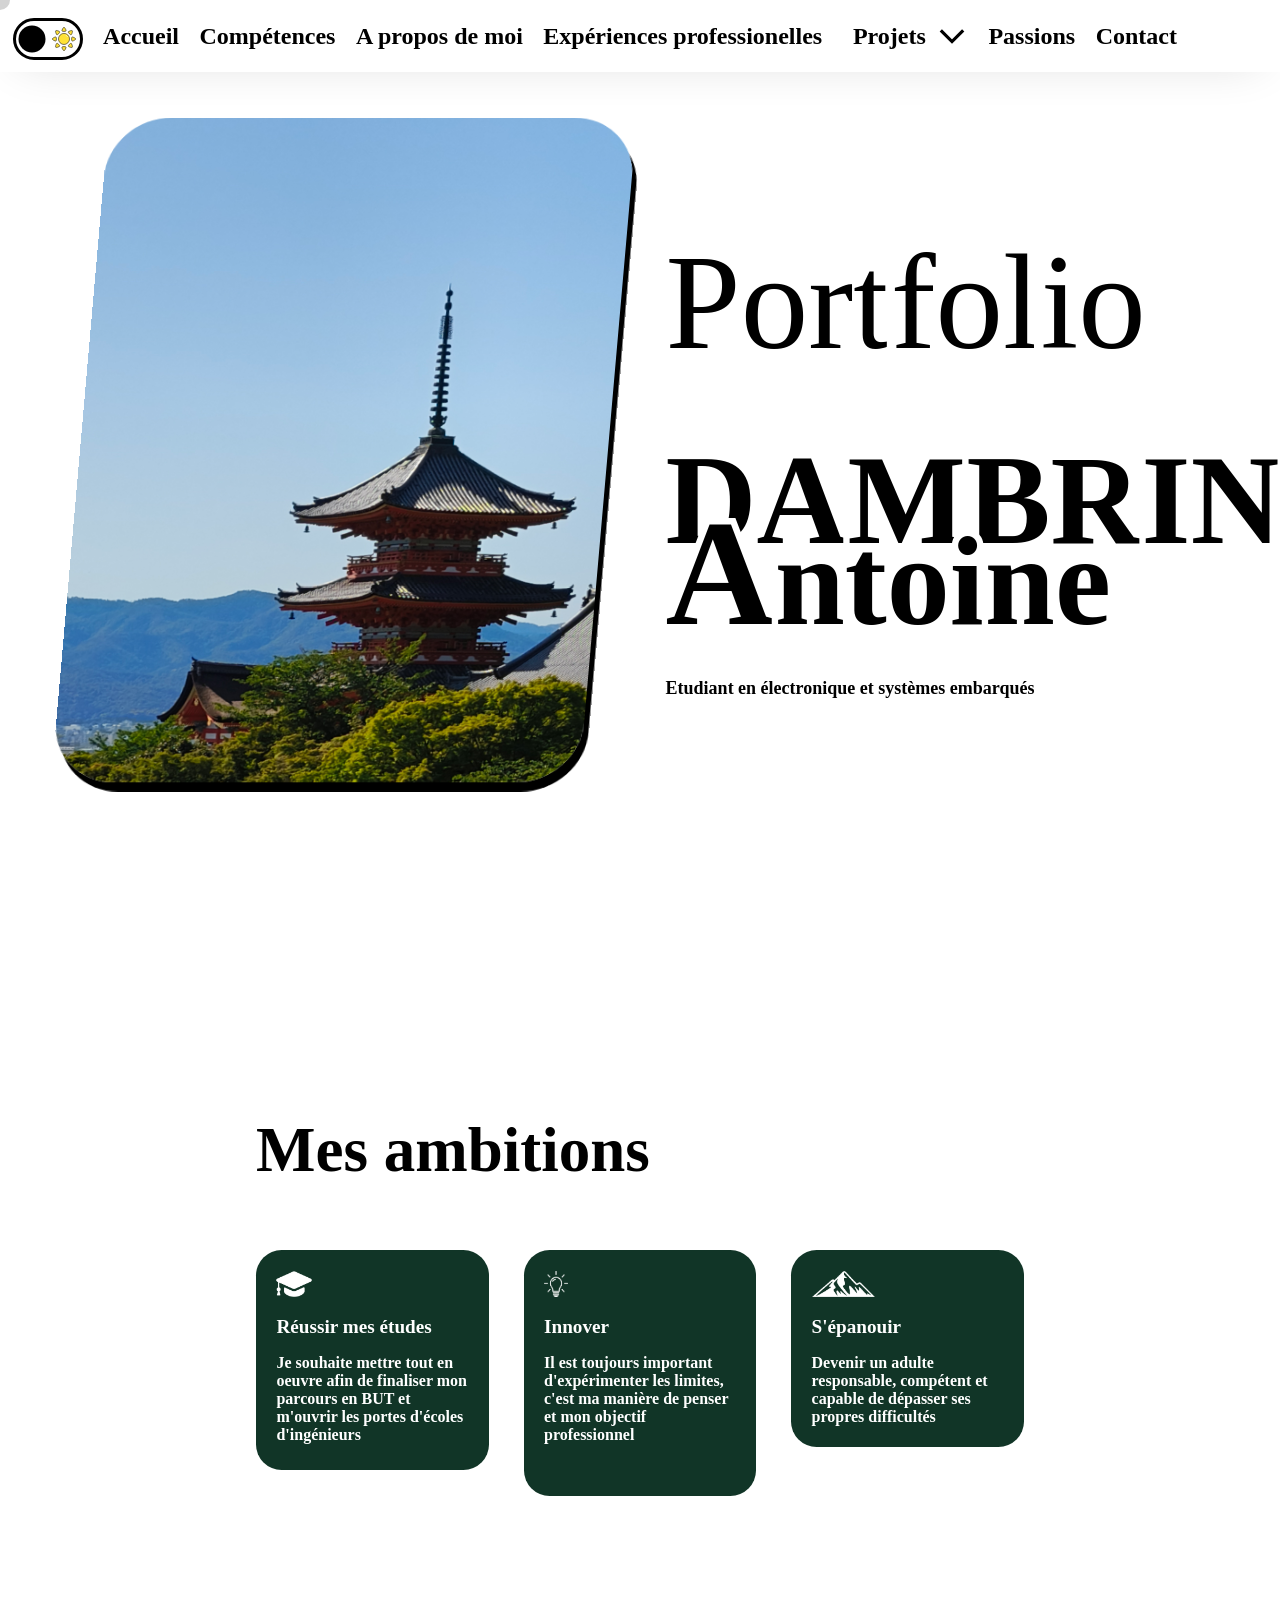
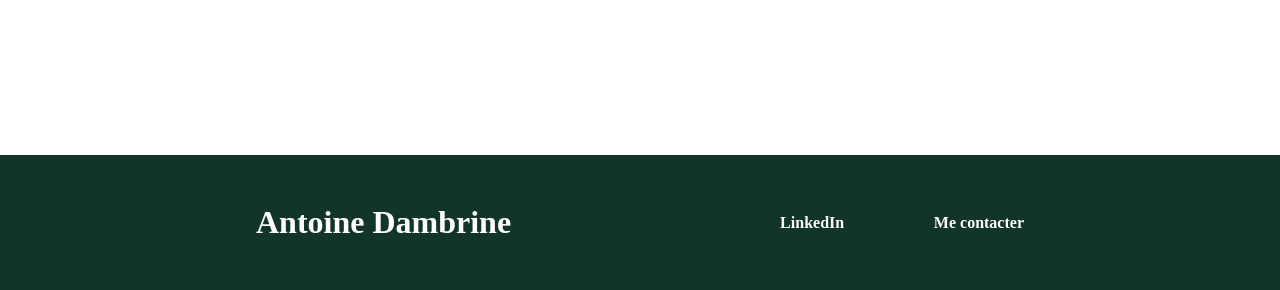
==== index.html @ 98534407 "Fixed Paths.3" ====
<!doctype html>
<html lang="fr">
<head>
    <meta charset="utf-8">
    <title>Portfolio</title>
    <link rel="stylesheet" href="/style.css">
    <link rel="stylesheet" href="/CSS/index.css">
    <script src="jquery.js"></script>
    <link rel="stylesheet" href="https://pyscript.net/releases/2026.6.1/core.css" />
    <script type="module" src="https://pyscript.net/releases/2026.6.1/core.js"></script>
    <script src="/Scripts/facingCursor.js"></script>
    <script> 
        $(function(){
        $("#header").load("/Header/header.html");
        $("#footer").load("/Footer/footer.html");
        $("#cursor").load("/Cursor/cursor.html");
        });
    </script>
    <script>
        setTimeout(() => {
            var body = document.querySelector('Body');
            var bodys = getComputedStyle(body);
            body.style.setProperty('overflow', "scroll");
        }, 6000);
    </script>
</head>
    <body>
        <div id="cursor"></div>
        <header id="header"></header>
        <section id="presentationSection">
            <script type="py" src="/Scripts/HomePageBackground.py"></script>
            <div id="TitleDiv">
                <img id="KyotoImage" class="FacingCursor" depthz="4" shadowIntensity="40" rotationFreedom="0.5" src="/Images/KyotoTemple.jpg">
                <div>
                    <svg xmlns="http://www.w3.org/2000/svg" fill="none" viewBox="0 0 100 100" height="10" width="10">
                    <g id="chevron-downward">
                        <path id="Union" d="M15 32.5 50 67.5 85 32.5" stroke-width="10" fill="none"></path>
                    </g>
                    </svg>
                    <svg xmlns="http://www.w3.org/2000/svg" fill="none" viewBox="0 0 100 100" height="10" width="10">
                    <g id="chevron-downward">
                        <path id="Union" d="M15 32.5 50 67.5 85 32.5" stroke-width="10" fill="none"></path>
                    </g>
                    </svg>
                    <svg xmlns="http://www.w3.org/2000/svg" fill="none" viewBox="0 0 100 100" height="10" width="10">
                        <g id="chevron-downward">
                            <path id="Union" d="M15 32.5 50 67.5 85 32.5" stroke-width="10" fill="none"></path>
                        </g>
                    </svg>
                </div>
                <script>
                    var svg = document.querySelector('#TitleDiv > div');
                    var svgs = getComputedStyle(svg);
                    window.addEventListener("scroll", function (e) {
                        svg.style.setProperty('--opacity', Math.max(1 - (window.scrollY / window.innerHeight) * 8, 0));
                    });
                </script>
                <div>
                    <div id="title">
                        <strong>Port</strong><strong class="SpanSeparation">folio</strong>
                    </div>
                    <h1 id="name"><span class="SpanSeparation" id="lastname">DAMBRINE</span><br /><span id="initial">A</span><span id="firstname" class="SpanSeparation">ntoine</span></h1>
                    <div></div> 
                    <script>
                            var targets = document.querySelectorAll('.SpanSeparation');
                            for (var i = 0; i < targets.length; i++) {
                                var target = targets[i];
                                target.innerHTML = target.innerText.replace(/./g, "<span id='" + target.id + "'>$&</span>");
                            }
                            
                    </script>
                    <h2 id="status">Etudiant en &eacute;lectronique et syst&egrave;mes embarqu&eacute;s</h2>
                </div>
            </div>
        </section>
        <section id="summary">
            <div id="background"></div>
            <div class="FacingCursor" depthz="1" shadowIntensity="100" rotationFreedom="0.5">
                <div id="surface">
                    <img src="/Images/Profil.svg"></img>
                </div>
            </div>
            <h1>Competences</h1>
            <h1>Experience pro</h1>
            <h1>Profil</h1>
            <h1>Projects</h1>
            <h1>Passions</h1>
        </section>
        <section id="ambitions">
            <div>
                <strong class="title">
                    Mes ambitions
                </strong>
                <div>
                    <div class="textbox" style="padding-bottom: 10%;">
                        <img src="/Images/Studies-Icon.png">
                        <h1>Réussir mes études</h1>
                        <a>Je souhaite mettre tout en oeuvre afin de finaliser mon parcours en BUT et m'ouvrir les portes d'écoles d'ingénieurs</a>
                    </div>
                    <div class="textbox" style="padding-bottom: 20%;">
                        <img src="/Images/Innovation-Icon.png">
                        <h1>Innover</h1>
                        <a>Il est toujours important d'expérimenter les limites, c'est ma manière de penser et mon objectif professionnel</a>
                    </div>
                    <div class="textbox">
                        <img src="/Images/Blossomed-Icon.png">
                        <h1>S'épanouir</h1>
                        <a>Devenir un adulte responsable, compétent et capable de dépasser ses propres difficultés</a>
                    </div>
                </div>
            </div>
        </section>
        <footer id="footer"></footer>
    </body>
</html>
---- style.css ----
body {
    font-family: Inter;
    font-weight: 600;
    font-style: normal;
}
---- CSS/index.css ----
@font-face {
font-family : "Libre Baskerville";
src : url(https://d3syewzhvzylbl.cloudfront.net/fonts/google-fonts/librebaskerville/regular.woff2) format('woff2');
}

@font-face {
font-family : "Indie Flower";
src : url(https://d3syewzhvzylbl.cloudfront.net/fonts/google-fonts/indieflower/regular.woff2) format('woff2');
}

@font-face {
font-family : "Nothing You Could Do";
src : url(https://d3syewzhvzylbl.cloudfront.net/fonts/google-fonts/nothingyoucoulddo/regular.woff2) format('woff2');
}

@font-face {
font-family : "Satisfy";
src : url(https://d3syewzhvzylbl.cloudfront.net/fonts/google-fonts/satisfy/regular.woff2) format('woff2');
}


html::-webkit-scrollbar {
    width: 0;
    height: 0;
}

html {
    scrollbar-width: none;
    -ms-overflow-style: none;
}

@keyframes menuShadow{
    from {
        color: rgba(var(--dark-color), 0);
    }
    85% {
        color: rgba(var(--dark-color), 0);
    }
}
header > div {
    animation: menuShadow 7s;
}

.menu > a, .menu > div{
    opacity: 1;
    transition: opacity ease-in-out 500ms calc(6.5s + sibling-index() * 100ms), color ease-in-out var(--transition-delay);
    @starting-style {
      opacity: 0;
    }
}

body {
    overflow: hidden;
    margin:0px;
    min-height: 100vh;
}

#presentationSection {
    height: 100vh;
    width: 100%;
    top: 0px;
    left: 0px;
    align-content: center;
}


#presentationSection div {
    display: flex;
}

@keyframes backgroundFade{
    from {
        opacity: 0;
    }
    66% {
        opacity: 0;
    }
    to {
        opacity: 1;
    }
}
.BgCanvas {
    animation: backgroundFade 7s;
}

#TitleDiv {
    margin: auto;
    height: 80vh;
}

#TitleDiv strong{--shadow-width : 1.2rem;}
#TitleDiv h1{--shadow-width : 0.8rem;}
#TitleDiv h2{--shadow-width : 0.5rem;}

#TitleDiv strong, h1, h2{
    --shadow-color : rgba(var(--light-color), 1);
    paint-order: stroke fill;
    -webkit-text-stroke: var(--shadow-width) var(--shadow-color);
    -webkit-text-stroke-color: var(--shadow-color);
}

@keyframes blink{
    from {opacity: 0;}
    50% {opacity: var(--opacity);}
    to {opacity: 0;}
}

#TitleDiv > div > svg {
    position: absolute;
    width: 30px;
    height: 30px;
    left: 50vw;
    transform: translate(-50%);
    stroke: rgb(var(--dark-color));
    bottom: 0px;
    margin-bottom: calc(2vh + 20px * sibling-index());
    opacity: 0;
    margin-top: auto;
    animation: blink 0.65s infinite;
    animation-delay: calc(7.3s - 100ms * sibling-index());
}

@keyframes kyotoImageFade{
    from {
        opacity: 0;
    }
    85% {
        opacity: 0;
    }
    to {
        opacity: 1;
    }
}
#KyotoImage {
    position: absolute;
    margin-left: auto;
    right: 52vw;

    height: 80vh;
    --rotation-x : 0;
    --rotation-y : 0;
    --position-x : 0;
    --position-y : 0;
    border-radius: 5vw;
    transform: rotateY(var(--rotation-y)) rotateX(var(--rotation-x));
    color: rgb(var(--dark-color));
    box-shadow: var(--position-x) var(--position-y);

    opacity: 1;
    transition: color ease-in-out var(--transition-delay);
    animation: kyotoImageFade 6.5s;
}

#TitleDiv > div:has(#title){
    position: absolute;
    display: grid;
    text-align: left;
    left: 52vw;
    top: 50vh;
    transform: translate(0px, -50%);
    margin: auto;
    width: 45%;
    height: 50%;
}

#TitleDiv strong {
    font-size: 15vh;
    margin-top: auto;
    font-weight: lighter;
    transition: -webkit-text-stroke-color ease-in-out var(--transition-delay)
}

@keyframes nameFade{
    from {
        opacity: 0;
        margin-left: 30vh;
    }
    73%{
        opacity: 0;
        margin-left: 30vh;
    }
    74%{
        opacity: 1;
        margin-left: 30vh;
    }
    to {
        opacity: 1;
    }
}
#name {
    font-size: 14vh;
    line-height: 8vh;
    font-weight: bolder;
    margin-bottom: 5vh;
    margin-left: 0vh;
    color: rgb(var(--dark-color));
    opacity: 1;
    transition: color ease-in-out var(--transition-delay), -webkit-text-stroke-color ease-in-out var(--transition-delay);
    animation: nameFade 3s;
}

@keyframes bumpName {
    from {
        margin-left: 0vw;
    }
    50% {
        margin-left: 3vw;
    }
}
#name span > span {
    margin-left: 0vw;
    filter: none;
    animation: bumpName 0.5s calc(2.2s + 30ms * sibling-index());
}

#name span#initial {
    font-size: 120%;
}
#name span#initial, #name span#firstname {
    font-family : "Nothing You Could Do";
}

@keyframes nameSlider{
    from {
        height: 0vh;
        opacity: 1;
        margin-left: -20%;
        box-shadow: -2px 0px;
    }
    65% {
        height: 28vh;
        opacity: 1;
        margin-left: -20%;
        box-shadow: -2px 0px;
    }
    75% {
        box-shadow: -8px 0px;
        margin-left: -25%;
    }
    90% {
        opacity: 1;
        box-shadow: -8px 0px;
    }
    to {
        box-shadow: -2px 0px;
        opacity: 0;
    }
}

#name + div{
    z-index: 5;
    background-color: rgb(var(--light-color));
    color: rgb(var(--nameslider-color));
    box-shadow: -2px 0px;
    height: 28vh;
    opacity: 0;
    bottom: 0px;
    transform: translate(0px, -100%);
    margin-bottom: -100%;
    left: 0px;
    margin-right: -10%;
    margin-left: 110%;
    animation: nameSlider 2s 1s;
    transition: background-color ease-in-out var(--transition-delay), color ease-in-out var(--transition-delay), width ease-out 2s;
}

@keyframes statusFade{
    from {
        opacity: 0;
    }
    85% {
        opacity: 0;
    }
    to {
        opacity: 1;
    }
}
#status {
    font-size: 2vh;

    opacity: 1;
    color: rgb(var(--dark-color));
    transition: color ease-in-out var(--transition-delay), -webkit-text-stroke-color ease-in-out var(--transition-delay);
    animation: statusFade 4s;
}


@keyframes titleFade{
    from {
        opacity: 0;
    }
    83% {
        opacity: 0;
    }
    to {
        opacity: 1;
    }
}
#title {
    height: 15vh;
    opacity: 1;
    color: rgb(var(--dark-color));
    transition: color ease-in-out var(--transition-delay), -webkit-text-stroke-color ease-in-out var(--transition-delay);
    animation: titleFade 6s;
}

@keyframes animationFonts{
    from {font-family : "Satisfy";}
    20% {font-family : "Nothing You Could Do";}
    45% {font-family : "Indie Flower";}
    80% {font-family : none;}
}

#title > strong > span{
    font-family : none;
    animation: animationFonts 10s infinite;
    animation-delay: mod(calc(sibling-index() * (2.1s)), 10s);
}
#title > strong:not(:has(span)){
    font-family : "Libre Baskerville";
}


#summary {
    height: 100vh;
    box-shadow: rgb(var(--light-color)) 0px -30px 100px;
    background-color: rgb(var(--light-color));
    transition: background-color ease-in-out var(--transition-delay), box-shadow ease-in-out var(--transition-delay);
}

#summary > div{
    margin-top: 20vh;
    margin-left: 30vw;
    height: 10vh;
    border-radius: 50%;
    aspect-ratio: 1;
    --rotation-x : 0;
    --rotation-y : 0;
    --position-x : 0;
    --position-y : 0;
    color: rgb(var(--dark-color));
}

@keyframes coinHover{
    from{
        transform: none;
        box-shadow: none;
    }
    90% {
        transform: none;
        box-shadow: none;
    }
    to {transform: rotateY(var(--rotation-y)) rotateX(var(--rotation-x)) scale(5);
    box-shadow: var(--position-x) var(--position-y);}
}
#summary > div:hover{
    transform: rotateY(var(--rotation-y)) rotateX(var(--rotation-x)) scale(5);
    box-shadow: var(--position-x) var(--position-y);
    animation: coinHover 330ms;
}

#summary > div > div#surface {
    height: 100%;
    width: 100%;
    border-radius: 50%;
    background-color: yellow;
    pointer-events: none;
    transition: transform ease-in-out 330ms;
}

#summary > div:hover > div#surface{
    transform: rotateX(180deg);
}

#summary > div > div > img {
    height: 70%;
    margin: auto;
    margin-top: 50%;
    margin-left: 50%;
    transform: translate(-50%, -50%) rotate(180deg);
    aspect-ratio: 1;
}

#summary {
    visibility: hidden;
    height: 0px;
}



#ambitions {
    height: 50vh;
    display: flex;
    align-items: center;
}

#ambitions > div{
    width: 60vw;
    margin: auto;
}

#ambitions > div > div{
    margin-top: 7vh;
    display: grid;
}

#ambitions .textbox{
    grid-row: 2;
    margin: auto;
    margin-top: 0px;
    width: 15vw;
    background-color: #113527;
    padding : 8%;
    border-radius: 2vw;
}

#ambitions .textbox:first-child{
    margin-left: 0px;
}

#ambitions .textbox:last-child{
    margin-right: 0px;
}

#ambitions .textbox img{
    height: 2vw;
}

#ambitions .textbox h1{
    font-size: 1.5vw;
}

#ambitions .textbox h1, #ambitions .textbox a {
    color: white;
}


.title {
    font-size: 7vh;
    color: rgb(var(--dark-color));
    transition: color ease-in-out var(--transition-delay);
}
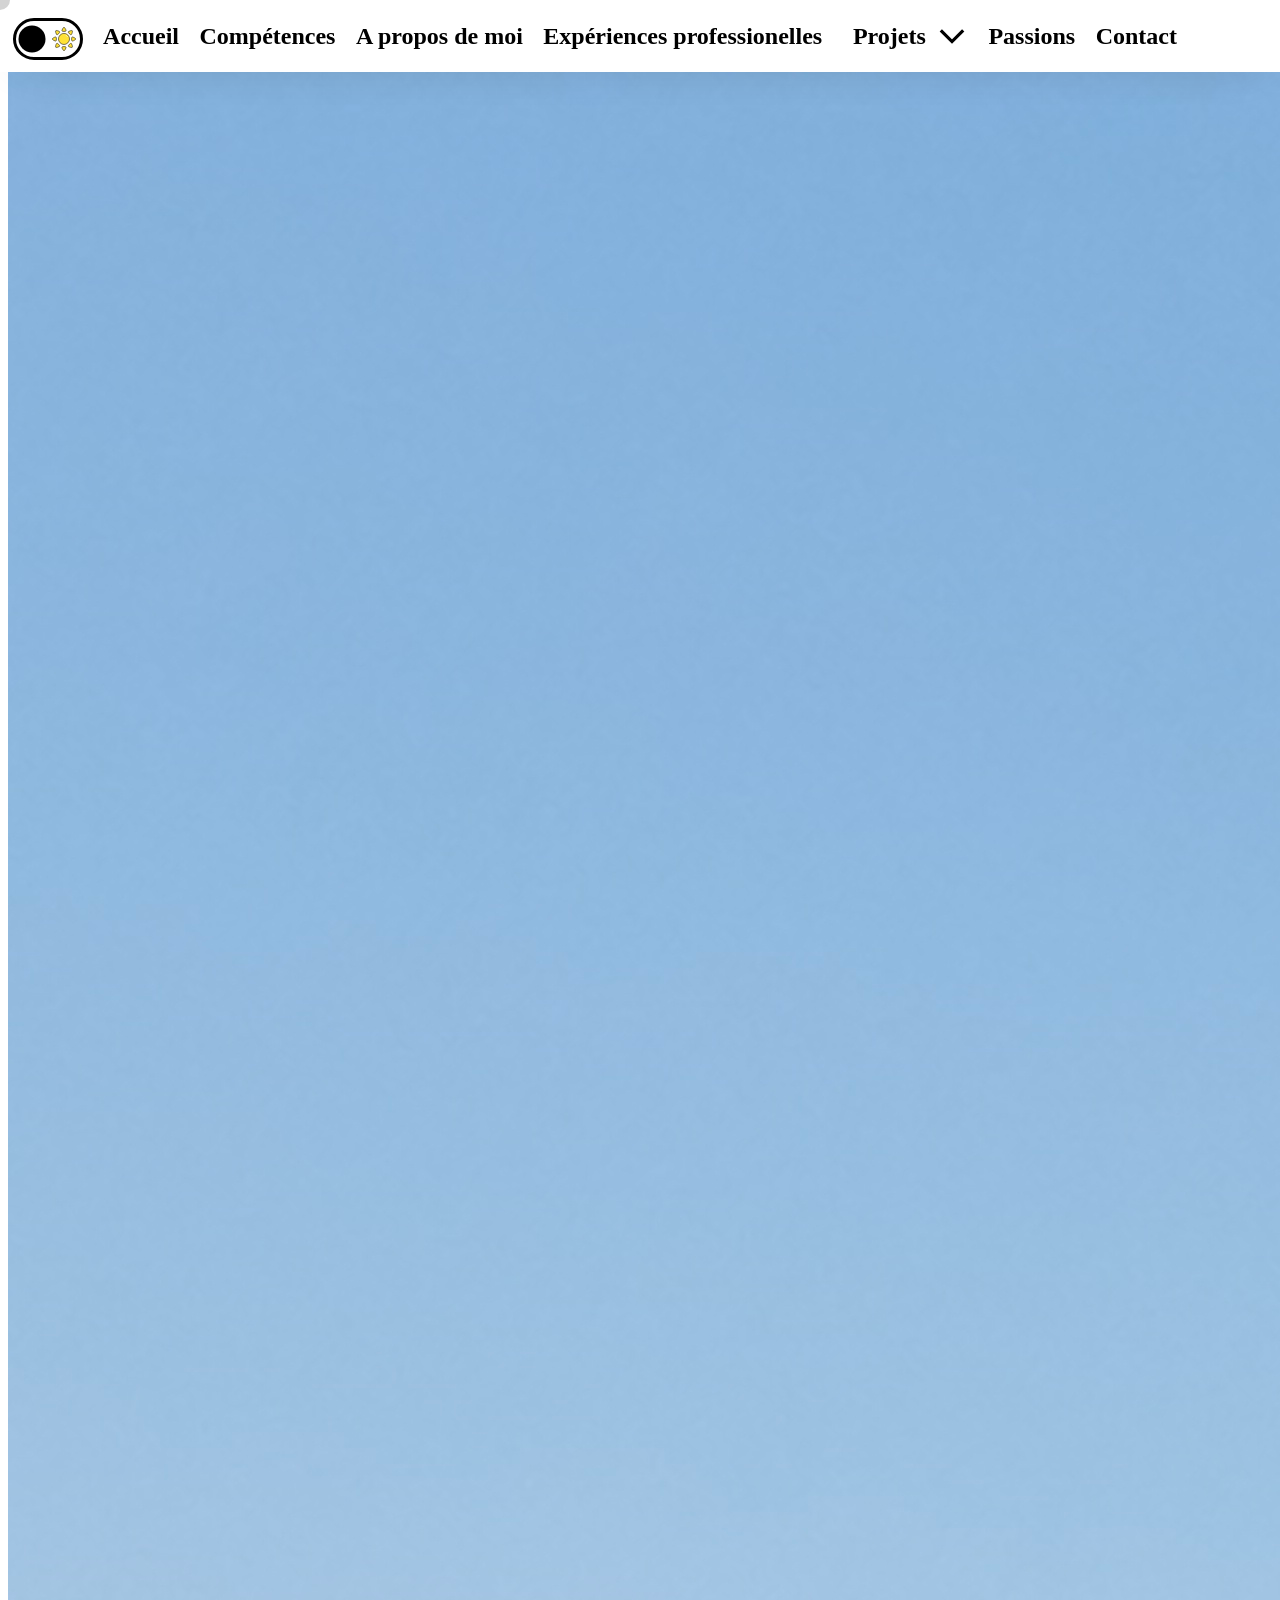
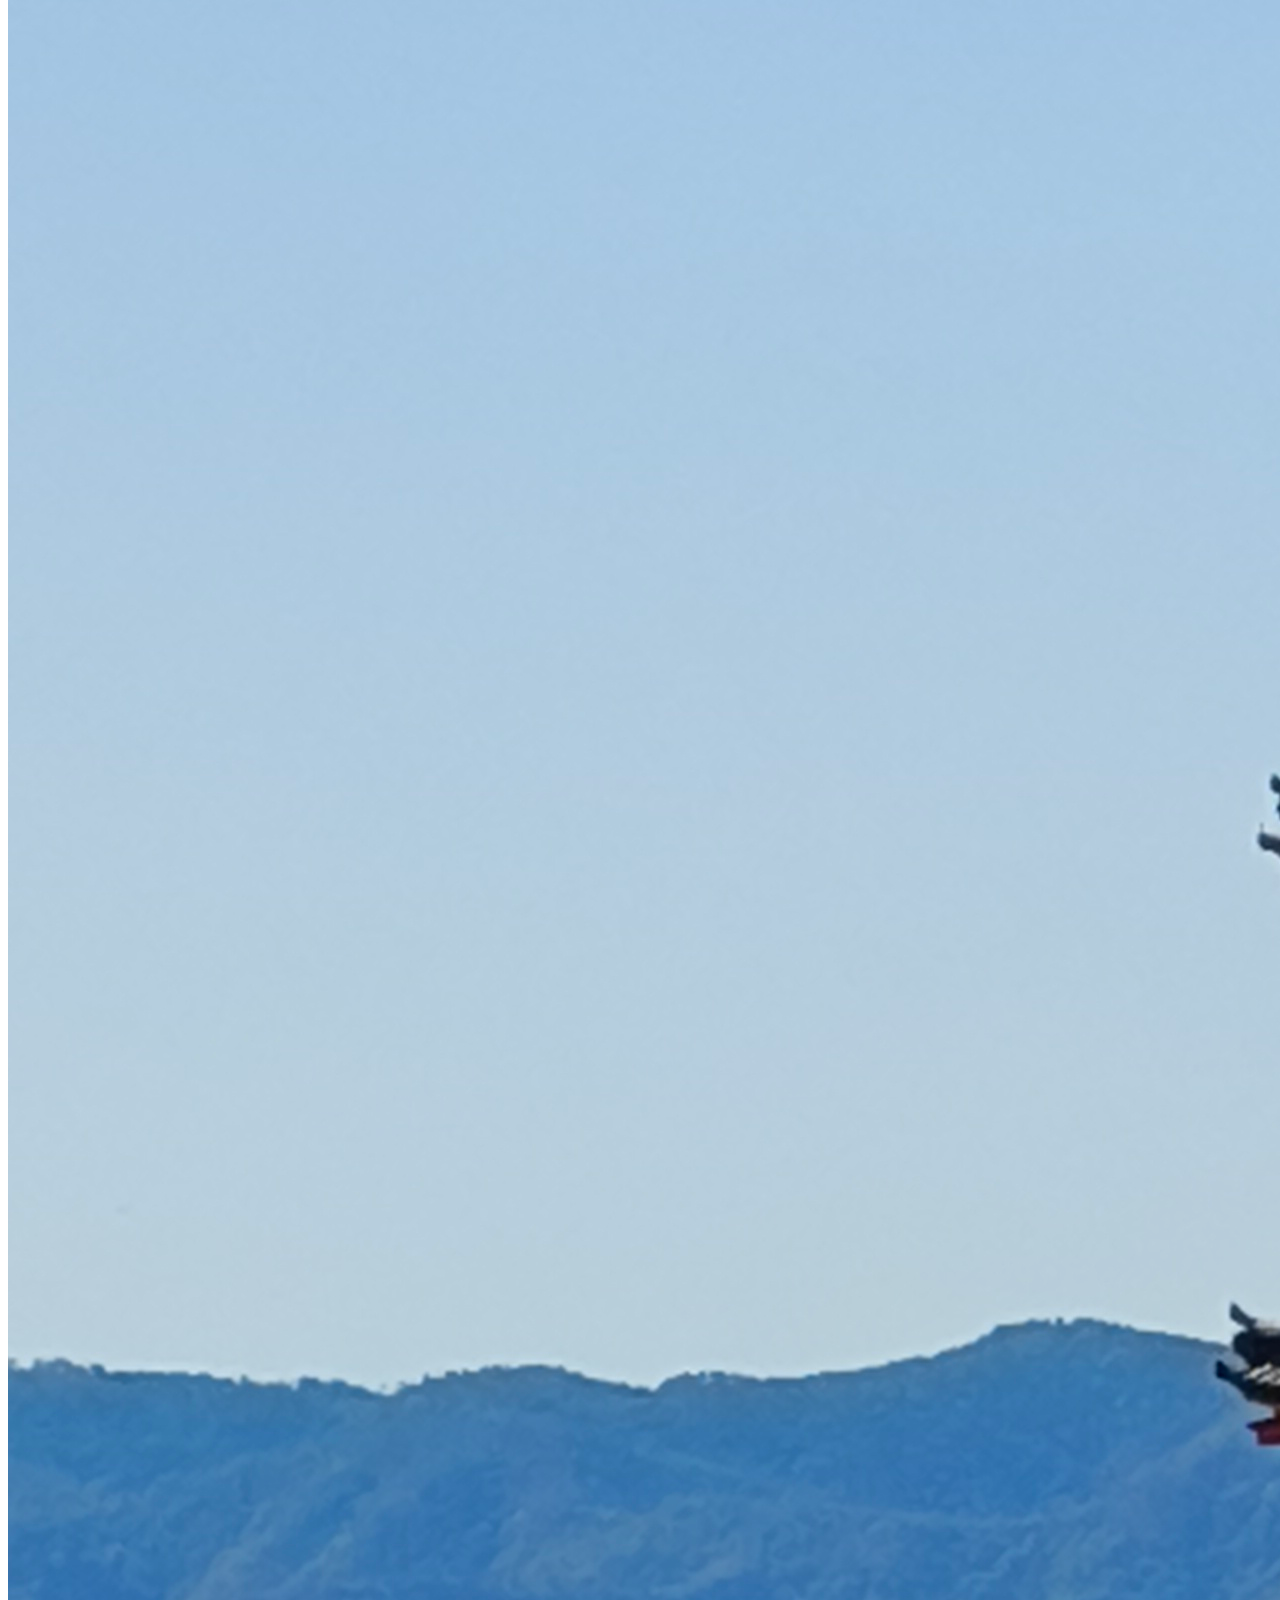
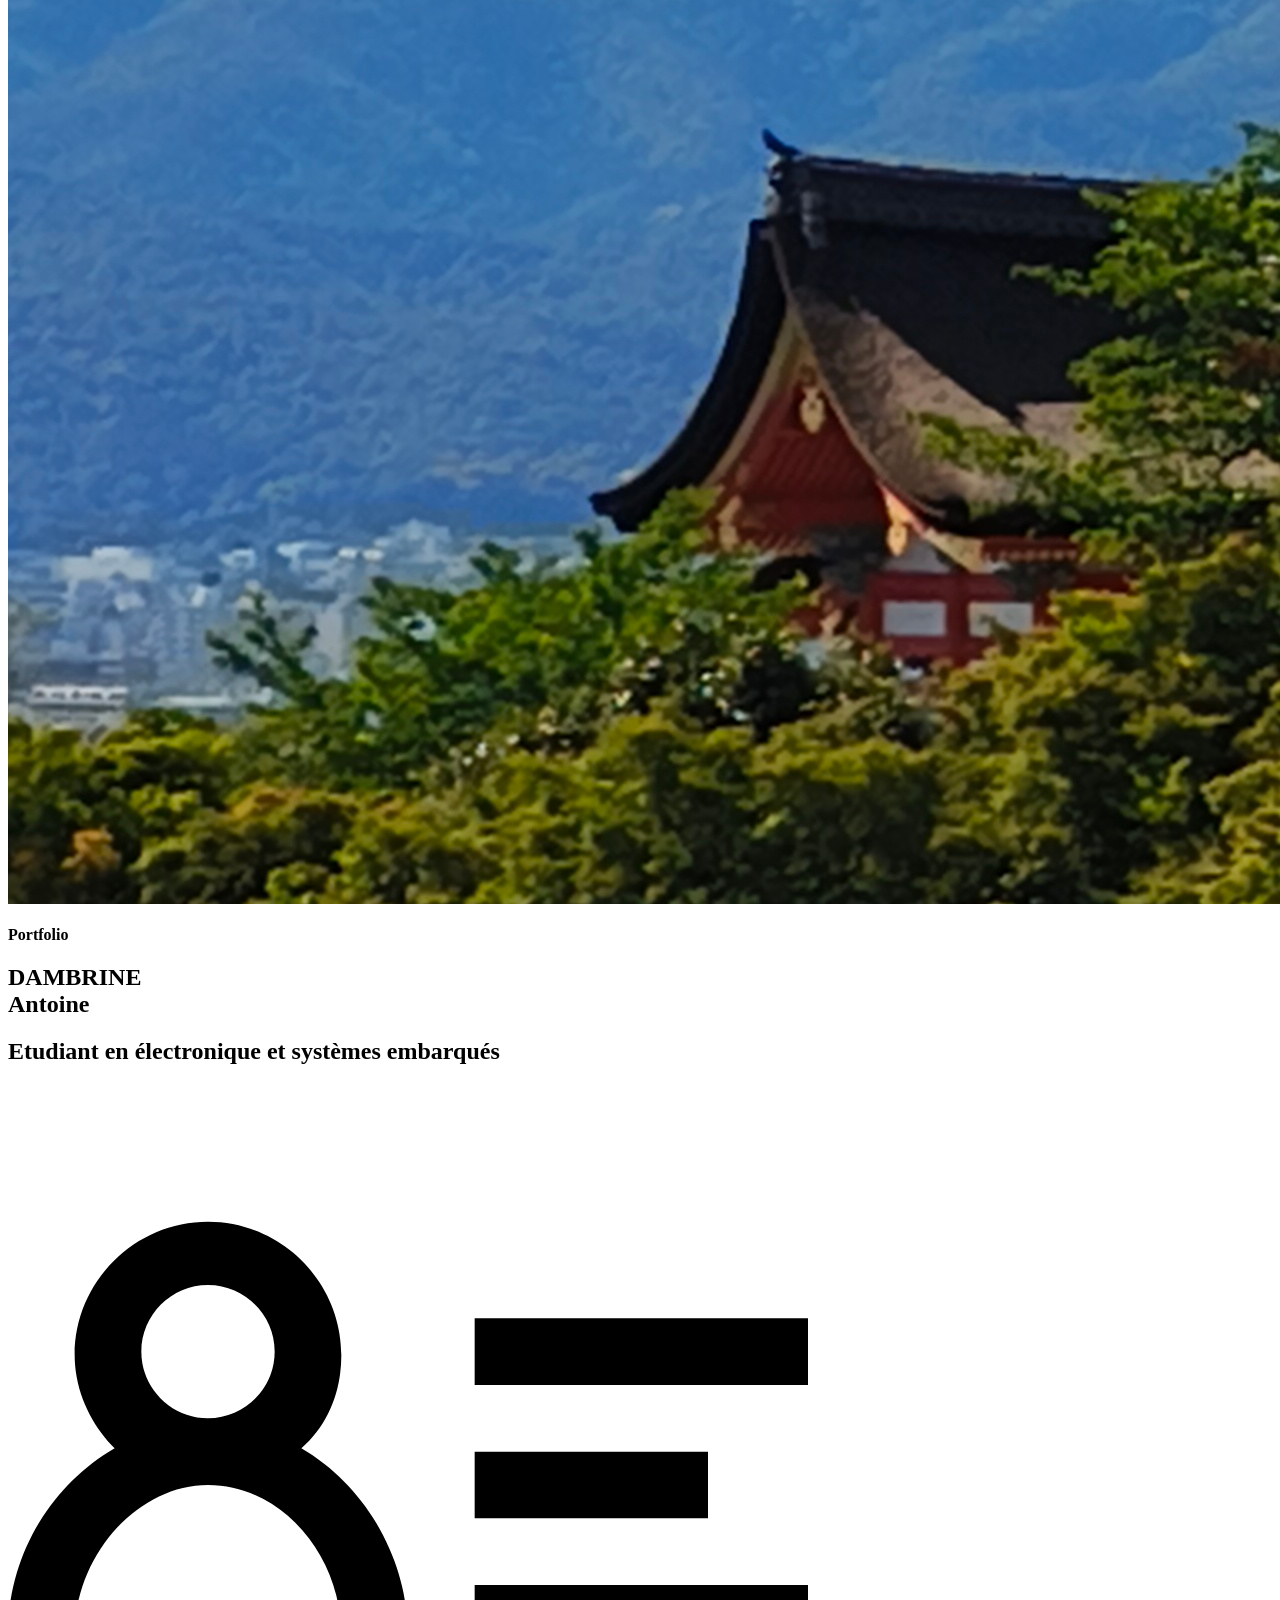
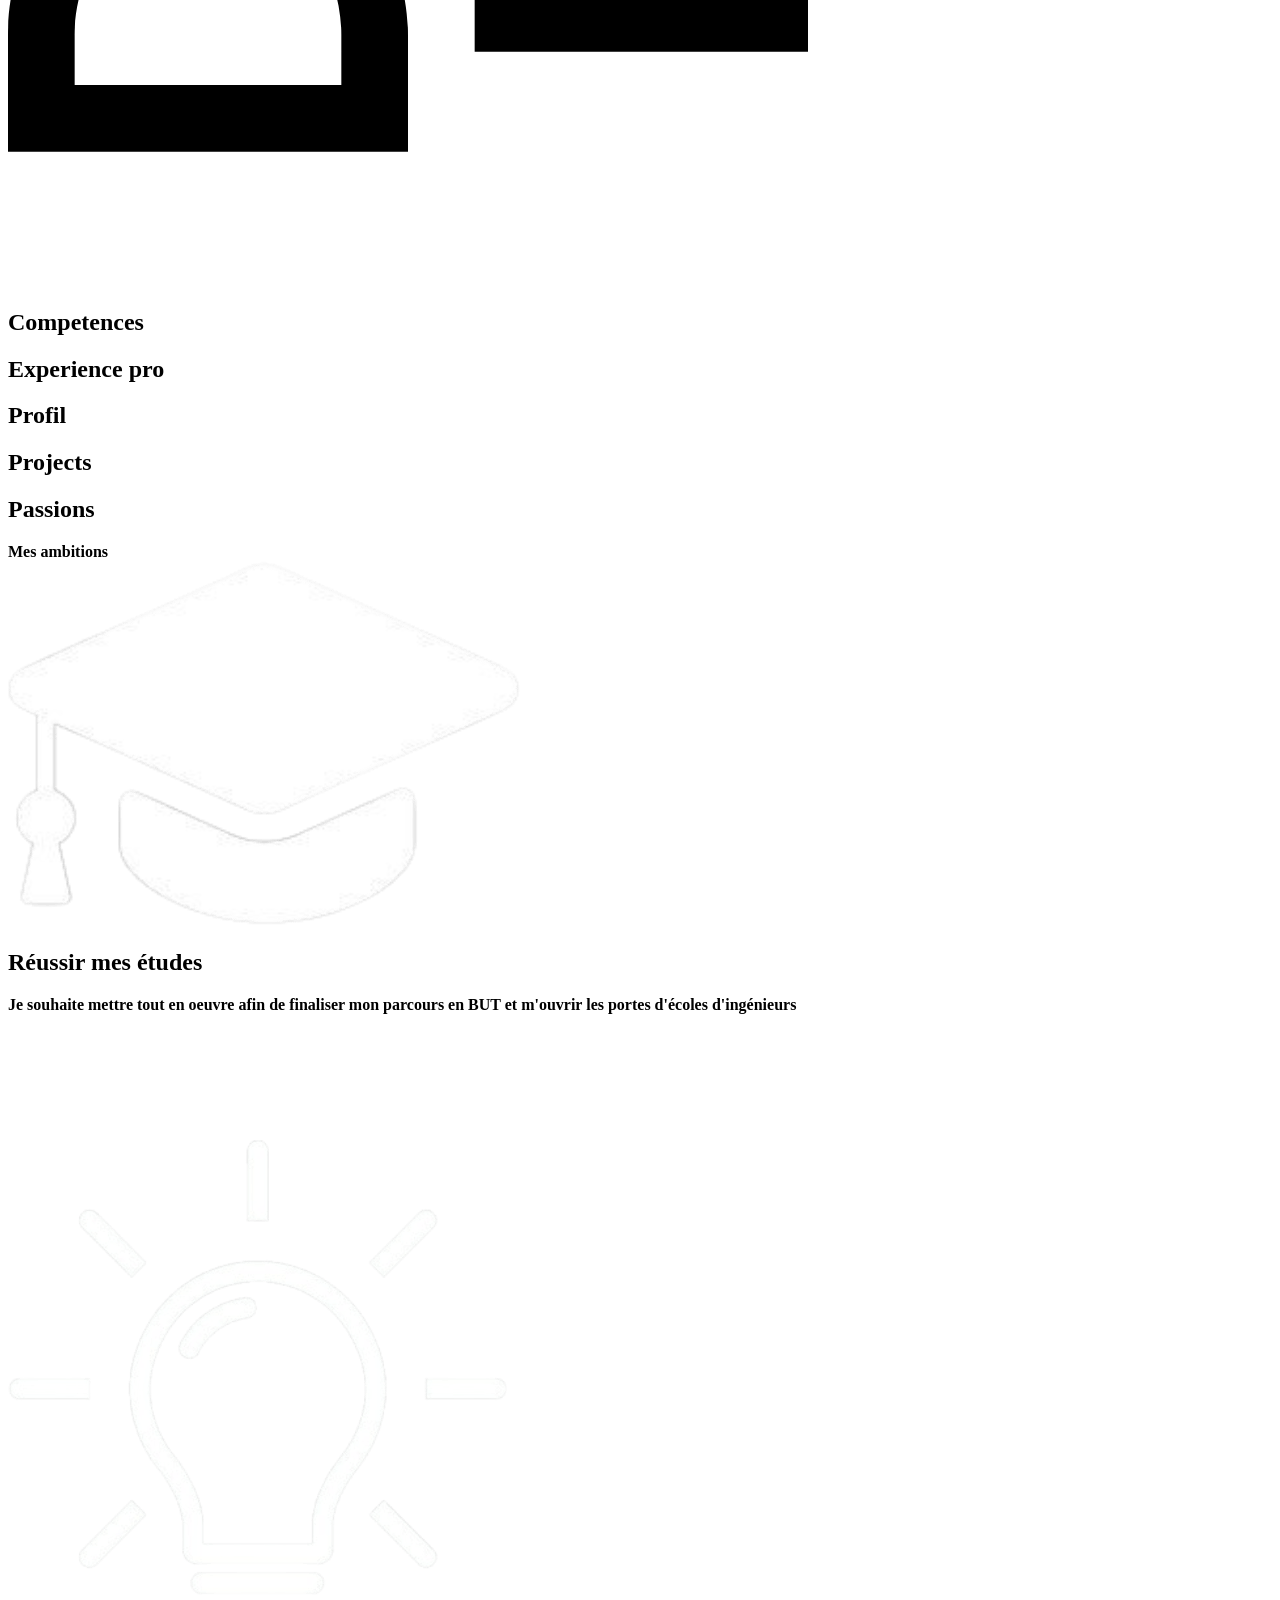
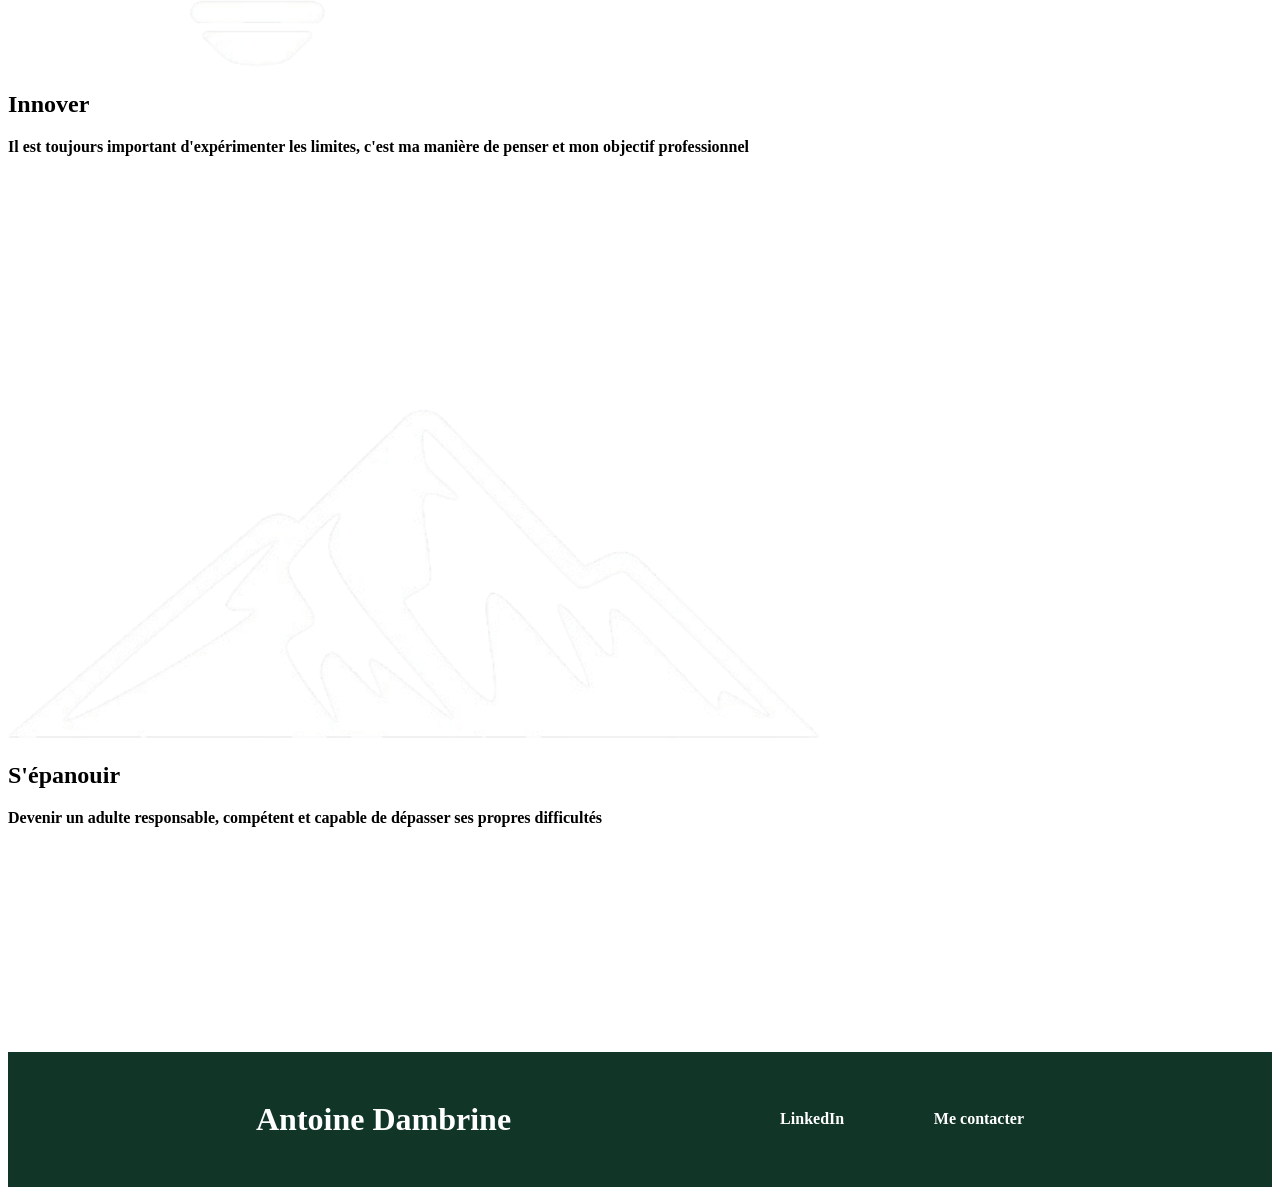
==== commit ccd2a1d6: "Test Paths" ====
--- a/index.html
+++ b/index.html
@@ -4,7 +4,13 @@
     <meta charset="utf-8">
     <title>Portfolio</title>
     <link rel="stylesheet" href="/style.css">
-    <link rel="stylesheet" href="/CSS/index.css">
+    <link rel="stylesheet" href="CSS/test1.css">
+    <link rel="stylesheet" href="/CSS/test2.css">
+    <link rel="stylesheet" href="./CSS/test3.css">
+    <link rel="stylesheet" href="Portfolio/CSS/test4.css">
+    <link rel="stylesheet" href="/Portfolio/CSS/test5.css">
+    <link rel="stylesheet" href="./Portfolio/CSS/test6.css">
+    <link rel="stylesheet" href="header.css">
     <script src="jquery.js"></script>
     <link rel="stylesheet" href="https://pyscript.net/releases/2026.6.1/core.css" />
     <script type="module" src="https://pyscript.net/releases/2026.6.1/core.js"></script>
@@ -77,7 +83,7 @@
             <div id="background"></div>
             <div class="FacingCursor" depthz="1" shadowIntensity="100" rotationFreedom="0.5">
                 <div id="surface">
-                    <img src="/Images/Profil.svg"></img>
+                    <img src="Images/Profil.svg"></img>
                 </div>
             </div>
             <h1>Competences</h1>
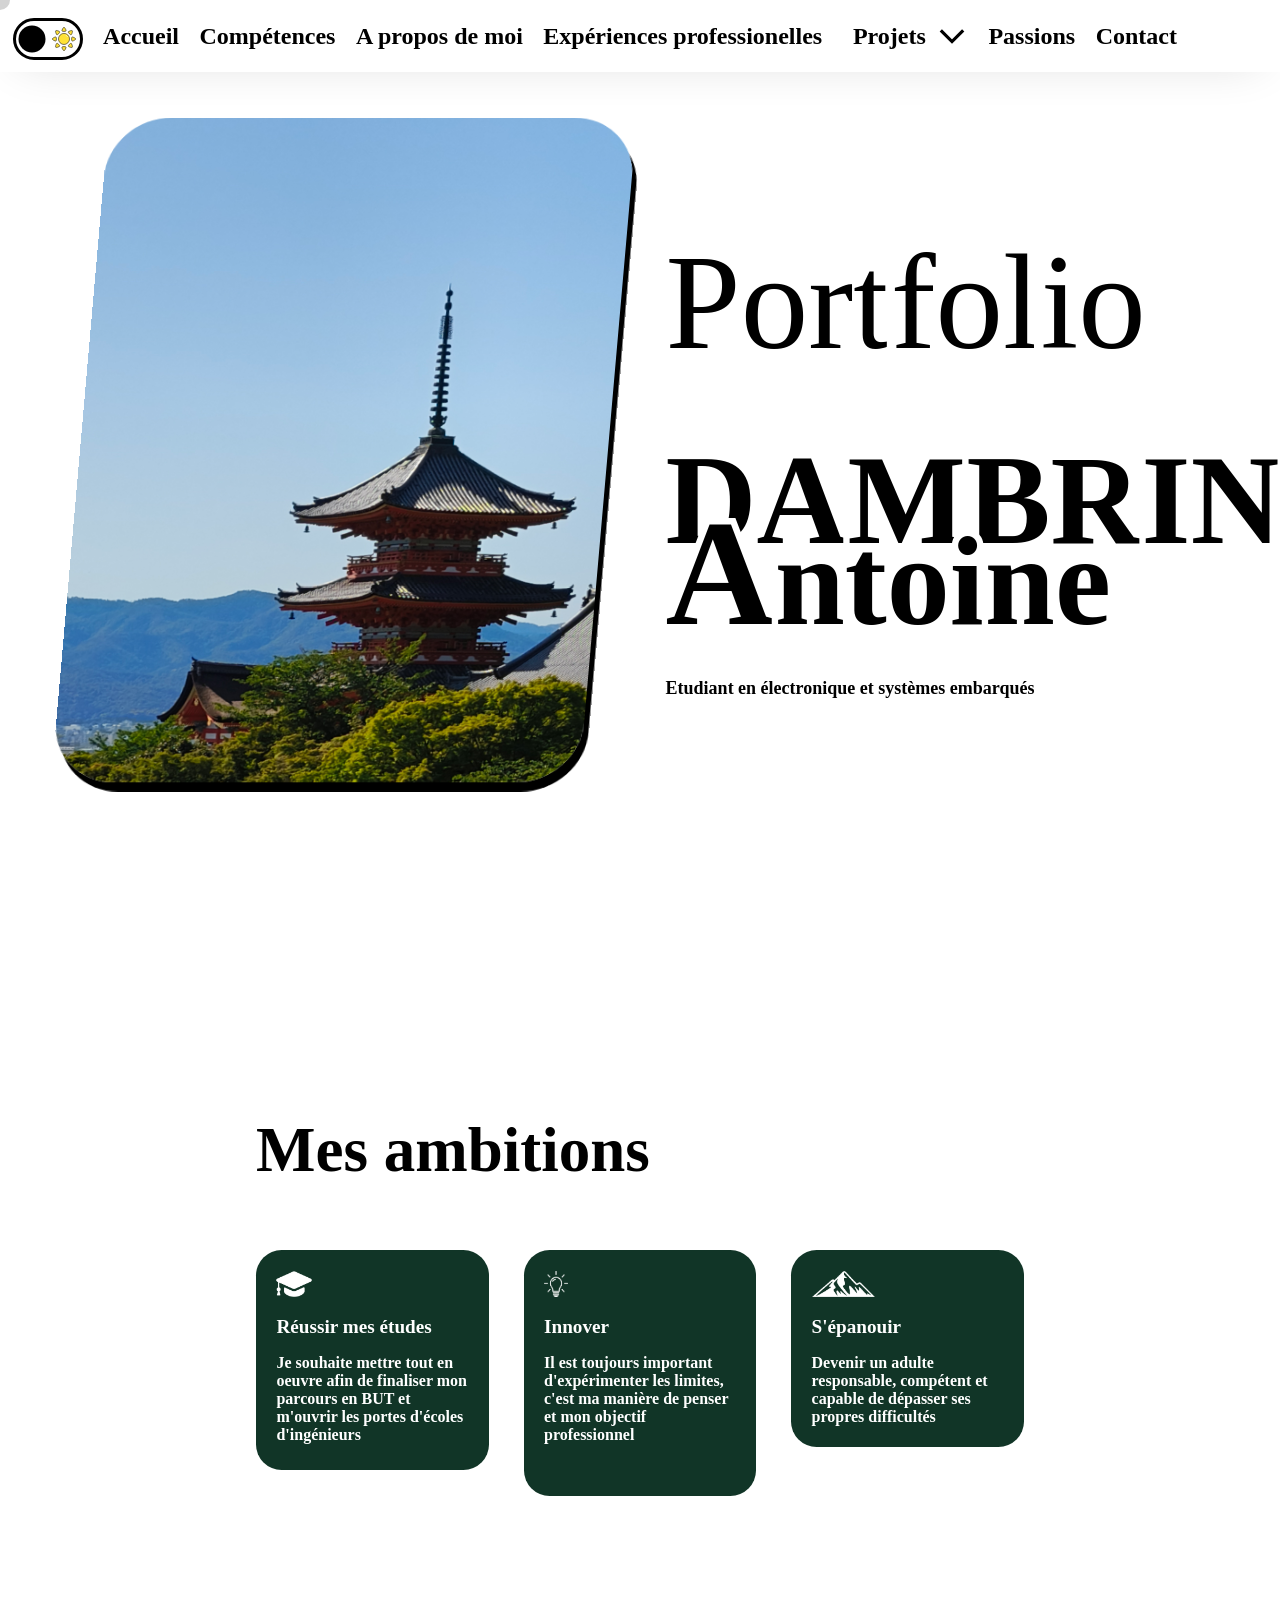
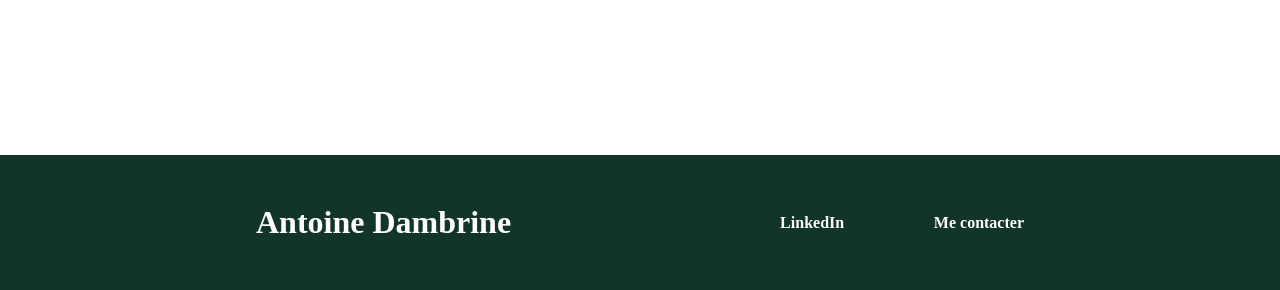
==== commit edf2b77f: "Fixed Paths.4" ====
--- a/index.html
+++ b/index.html
@@ -3,23 +3,17 @@
 <head>
     <meta charset="utf-8">
     <title>Portfolio</title>
-    <link rel="stylesheet" href="/style.css">
-    <link rel="stylesheet" href="CSS/test1.css">
-    <link rel="stylesheet" href="/CSS/test2.css">
-    <link rel="stylesheet" href="./CSS/test3.css">
-    <link rel="stylesheet" href="Portfolio/CSS/test4.css">
-    <link rel="stylesheet" href="/Portfolio/CSS/test5.css">
-    <link rel="stylesheet" href="./Portfolio/CSS/test6.css">
-    <link rel="stylesheet" href="header.css">
+    <link rel="stylesheet" href="style.css">
+    <link rel="stylesheet" href="CSS/index.css">
     <script src="jquery.js"></script>
     <link rel="stylesheet" href="https://pyscript.net/releases/2026.6.1/core.css" />
     <script type="module" src="https://pyscript.net/releases/2026.6.1/core.js"></script>
-    <script src="/Scripts/facingCursor.js"></script>
+    <script src="Scripts/facingCursor.js"></script>
     <script> 
         $(function(){
-        $("#header").load("/Header/header.html");
-        $("#footer").load("/Footer/footer.html");
-        $("#cursor").load("/Cursor/cursor.html");
+        $("#header").load("Header/header.html");
+        $("#footer").load("Footer/footer.html");
+        $("#cursor").load("Cursor/cursor.html");
         });
     </script>
     <script>
@@ -34,9 +28,9 @@
         <div id="cursor"></div>
         <header id="header"></header>
         <section id="presentationSection">
-            <script type="py" src="/Scripts/HomePageBackground.py"></script>
+            <script type="py" src="Scripts/HomePageBackground.py"></script>
             <div id="TitleDiv">
-                <img id="KyotoImage" class="FacingCursor" depthz="4" shadowIntensity="40" rotationFreedom="0.5" src="/Images/KyotoTemple.jpg">
+                <img id="KyotoImage" class="FacingCursor" depthz="4" shadowIntensity="40" rotationFreedom="0.5" src="Images/KyotoTemple.jpg">
                 <div>
                     <svg xmlns="http://www.w3.org/2000/svg" fill="none" viewBox="0 0 100 100" height="10" width="10">
                     <g id="chevron-downward">
@@ -99,17 +93,17 @@
                 </strong>
                 <div>
                     <div class="textbox" style="padding-bottom: 10%;">
-                        <img src="/Images/Studies-Icon.png">
+                        <img src="Images/Studies-Icon.png">
                         <h1>Réussir mes études</h1>
                         <a>Je souhaite mettre tout en oeuvre afin de finaliser mon parcours en BUT et m'ouvrir les portes d'écoles d'ingénieurs</a>
                     </div>
                     <div class="textbox" style="padding-bottom: 20%;">
-                        <img src="/Images/Innovation-Icon.png">
+                        <img src="Images/Innovation-Icon.png">
                         <h1>Innover</h1>
                         <a>Il est toujours important d'expérimenter les limites, c'est ma manière de penser et mon objectif professionnel</a>
                     </div>
                     <div class="textbox">
-                        <img src="/Images/Blossomed-Icon.png">
+                        <img src="Images/Blossomed-Icon.png">
                         <h1>S'épanouir</h1>
                         <a>Devenir un adulte responsable, compétent et capable de dépasser ses propres difficultés</a>
                     </div>
--- a/CSS/index.css
+++ b/CSS/index.css
@@ -0,0 +1,442 @@
+@font-face {
+font-family : "Libre Baskerville";
+src : url(https://d3syewzhvzylbl.cloudfront.net/fonts/google-fonts/librebaskerville/regular.woff2) format('woff2');
+}
+
+@font-face {
+font-family : "Indie Flower";
+src : url(https://d3syewzhvzylbl.cloudfront.net/fonts/google-fonts/indieflower/regular.woff2) format('woff2');
+}
+
+@font-face {
+font-family : "Nothing You Could Do";
+src : url(https://d3syewzhvzylbl.cloudfront.net/fonts/google-fonts/nothingyoucoulddo/regular.woff2) format('woff2');
+}
+
+@font-face {
+font-family : "Satisfy";
+src : url(https://d3syewzhvzylbl.cloudfront.net/fonts/google-fonts/satisfy/regular.woff2) format('woff2');
+}
+
+
+html::-webkit-scrollbar {
+    width: 0;
+    height: 0;
+}
+
+html {
+    scrollbar-width: none;
+    -ms-overflow-style: none;
+}
+
+@keyframes menuShadow{
+    from {
+        color: rgba(var(--dark-color), 0);
+    }
+    85% {
+        color: rgba(var(--dark-color), 0);
+    }
+}
+header > div {
+    animation: menuShadow 7s;
+}
+
+.menu > a, .menu > div{
+    opacity: 1;
+    transition: opacity ease-in-out 500ms calc(6.5s + sibling-index() * 100ms), color ease-in-out var(--transition-delay);
+    @starting-style {
+      opacity: 0;
+    }
+}
+
+body {
+    overflow: hidden;
+    margin:0px;
+    min-height: 100vh;
+}
+
+#presentationSection {
+    height: 100vh;
+    width: 100%;
+    top: 0px;
+    left: 0px;
+    align-content: center;
+}
+
+
+#presentationSection div {
+    display: flex;
+}
+
+@keyframes backgroundFade{
+    from {
+        opacity: 0;
+    }
+    66% {
+        opacity: 0;
+    }
+    to {
+        opacity: 1;
+    }
+}
+.BgCanvas {
+    animation: backgroundFade 7s;
+}
+
+#TitleDiv {
+    margin: auto;
+    height: 80vh;
+}
+
+#TitleDiv strong{--shadow-width : 1.2rem;}
+#TitleDiv h1{--shadow-width : 0.8rem;}
+#TitleDiv h2{--shadow-width : 0.5rem;}
+
+#TitleDiv strong, h1, h2{
+    --shadow-color : rgba(var(--light-color), 1);
+    paint-order: stroke fill;
+    -webkit-text-stroke: var(--shadow-width) var(--shadow-color);
+    -webkit-text-stroke-color: var(--shadow-color);
+}
+
+@keyframes blink{
+    from {opacity: 0;}
+    50% {opacity: var(--opacity);}
+    to {opacity: 0;}
+}
+
+#TitleDiv > div > svg {
+    position: absolute;
+    width: 30px;
+    height: 30px;
+    left: 50vw;
+    transform: translate(-50%);
+    stroke: rgb(var(--dark-color));
+    bottom: 0px;
+    margin-bottom: calc(2vh + 20px * sibling-index());
+    opacity: 0;
+    margin-top: auto;
+    animation: blink 0.65s infinite;
+    animation-delay: calc(7.3s - 100ms * sibling-index());
+}
+
+@keyframes kyotoImageFade{
+    from {
+        opacity: 0;
+    }
+    85% {
+        opacity: 0;
+    }
+    to {
+        opacity: 1;
+    }
+}
+#KyotoImage {
+    position: absolute;
+    margin-left: auto;
+    right: 52vw;
+
+    height: 80vh;
+    --rotation-x : 0;
+    --rotation-y : 0;
+    --position-x : 0;
+    --position-y : 0;
+    border-radius: 5vw;
+    transform: rotateY(var(--rotation-y)) rotateX(var(--rotation-x));
+    color: rgb(var(--dark-color));
+    box-shadow: var(--position-x) var(--position-y);
+
+    opacity: 1;
+    transition: color ease-in-out var(--transition-delay);
+    animation: kyotoImageFade 6.5s;
+}
+
+#TitleDiv > div:has(#title){
+    position: absolute;
+    display: grid;
+    text-align: left;
+    left: 52vw;
+    top: 50vh;
+    transform: translate(0px, -50%);
+    margin: auto;
+    width: 45%;
+    height: 50%;
+}
+
+#TitleDiv strong {
+    font-size: 15vh;
+    margin-top: auto;
+    font-weight: lighter;
+    transition: -webkit-text-stroke-color ease-in-out var(--transition-delay)
+}
+
+@keyframes nameFade{
+    from {
+        opacity: 0;
+        margin-left: 30vh;
+    }
+    73%{
+        opacity: 0;
+        margin-left: 30vh;
+    }
+    74%{
+        opacity: 1;
+        margin-left: 30vh;
+    }
+    to {
+        opacity: 1;
+    }
+}
+#name {
+    font-size: 14vh;
+    line-height: 8vh;
+    font-weight: bolder;
+    margin-bottom: 5vh;
+    margin-left: 0vh;
+    color: rgb(var(--dark-color));
+    opacity: 1;
+    transition: color ease-in-out var(--transition-delay), -webkit-text-stroke-color ease-in-out var(--transition-delay);
+    animation: nameFade 3s;
+}
+
+@keyframes bumpName {
+    from {
+        margin-left: 0vw;
+    }
+    50% {
+        margin-left: 3vw;
+    }
+}
+#name span > span {
+    margin-left: 0vw;
+    filter: none;
+    animation: bumpName 0.5s calc(2.2s + 30ms * sibling-index());
+}
+
+#name span#initial {
+    font-size: 120%;
+}
+#name span#initial, #name span#firstname {
+    font-family : "Nothing You Could Do";
+}
+
+@keyframes nameSlider{
+    from {
+        height: 0vh;
+        opacity: 1;
+        margin-left: -20%;
+        box-shadow: -2px 0px;
+    }
+    65% {
+        height: 28vh;
+        opacity: 1;
+        margin-left: -20%;
+        box-shadow: -2px 0px;
+    }
+    75% {
+        box-shadow: -8px 0px;
+        margin-left: -25%;
+    }
+    90% {
+        opacity: 1;
+        box-shadow: -8px 0px;
+    }
+    to {
+        box-shadow: -2px 0px;
+        opacity: 0;
+    }
+}
+
+#name + div{
+    z-index: 5;
+    background-color: rgb(var(--light-color));
+    color: rgb(var(--nameslider-color));
+    box-shadow: -2px 0px;
+    height: 28vh;
+    opacity: 0;
+    bottom: 0px;
+    transform: translate(0px, -100%);
+    margin-bottom: -100%;
+    left: 0px;
+    margin-right: -10%;
+    margin-left: 110%;
+    animation: nameSlider 2s 1s;
+    transition: background-color ease-in-out var(--transition-delay), color ease-in-out var(--transition-delay), width ease-out 2s;
+}
+
+@keyframes statusFade{
+    from {
+        opacity: 0;
+    }
+    85% {
+        opacity: 0;
+    }
+    to {
+        opacity: 1;
+    }
+}
+#status {
+    font-size: 2vh;
+
+    opacity: 1;
+    color: rgb(var(--dark-color));
+    transition: color ease-in-out var(--transition-delay), -webkit-text-stroke-color ease-in-out var(--transition-delay);
+    animation: statusFade 4s;
+}
+
+
+@keyframes titleFade{
+    from {
+        opacity: 0;
+    }
+    83% {
+        opacity: 0;
+    }
+    to {
+        opacity: 1;
+    }
+}
+#title {
+    height: 15vh;
+    opacity: 1;
+    color: rgb(var(--dark-color));
+    transition: color ease-in-out var(--transition-delay), -webkit-text-stroke-color ease-in-out var(--transition-delay);
+    animation: titleFade 6s;
+}
+
+@keyframes animationFonts{
+    from {font-family : "Satisfy";}
+    20% {font-family : "Nothing You Could Do";}
+    45% {font-family : "Indie Flower";}
+    80% {font-family : none;}
+}
+
+#title > strong > span{
+    font-family : none;
+    animation: animationFonts 10s infinite;
+    animation-delay: mod(calc(sibling-index() * (2.1s)), 10s);
+}
+#title > strong:not(:has(span)){
+    font-family : "Libre Baskerville";
+}
+
+
+#summary {
+    height: 100vh;
+    box-shadow: rgb(var(--light-color)) 0px -30px 100px;
+    background-color: rgb(var(--light-color));
+    transition: background-color ease-in-out var(--transition-delay), box-shadow ease-in-out var(--transition-delay);
+}
+
+#summary > div{
+    margin-top: 20vh;
+    margin-left: 30vw;
+    height: 10vh;
+    border-radius: 50%;
+    aspect-ratio: 1;
+    --rotation-x : 0;
+    --rotation-y : 0;
+    --position-x : 0;
+    --position-y : 0;
+    color: rgb(var(--dark-color));
+}
+
+@keyframes coinHover{
+    from{
+        transform: none;
+        box-shadow: none;
+    }
+    90% {
+        transform: none;
+        box-shadow: none;
+    }
+    to {transform: rotateY(var(--rotation-y)) rotateX(var(--rotation-x)) scale(5);
+    box-shadow: var(--position-x) var(--position-y);}
+}
+#summary > div:hover{
+    transform: rotateY(var(--rotation-y)) rotateX(var(--rotation-x)) scale(5);
+    box-shadow: var(--position-x) var(--position-y);
+    animation: coinHover 330ms;
+}
+
+#summary > div > div#surface {
+    height: 100%;
+    width: 100%;
+    border-radius: 50%;
+    background-color: yellow;
+    pointer-events: none;
+    transition: transform ease-in-out 330ms;
+}
+
+#summary > div:hover > div#surface{
+    transform: rotateX(180deg);
+}
+
+#summary > div > div > img {
+    height: 70%;
+    margin: auto;
+    margin-top: 50%;
+    margin-left: 50%;
+    transform: translate(-50%, -50%) rotate(180deg);
+    aspect-ratio: 1;
+}
+
+#summary {
+    visibility: hidden;
+    height: 0px;
+}
+
+
+
+#ambitions {
+    height: 50vh;
+    display: flex;
+    align-items: center;
+}
+
+#ambitions > div{
+    width: 60vw;
+    margin: auto;
+}
+
+#ambitions > div > div{
+    margin-top: 7vh;
+    display: grid;
+}
+
+#ambitions .textbox{
+    grid-row: 2;
+    margin: auto;
+    margin-top: 0px;
+    width: 15vw;
+    background-color: #113527;
+    padding : 8%;
+    border-radius: 2vw;
+}
+
+#ambitions .textbox:first-child{
+    margin-left: 0px;
+}
+
+#ambitions .textbox:last-child{
+    margin-right: 0px;
+}
+
+#ambitions .textbox img{
+    height: 2vw;
+}
+
+#ambitions .textbox h1{
+    font-size: 1.5vw;
+}
+
+#ambitions .textbox h1, #ambitions .textbox a {
+    color: white;
+}
+
+
+.title {
+    font-size: 7vh;
+    color: rgb(var(--dark-color));
+    transition: color ease-in-out var(--transition-delay);
+}
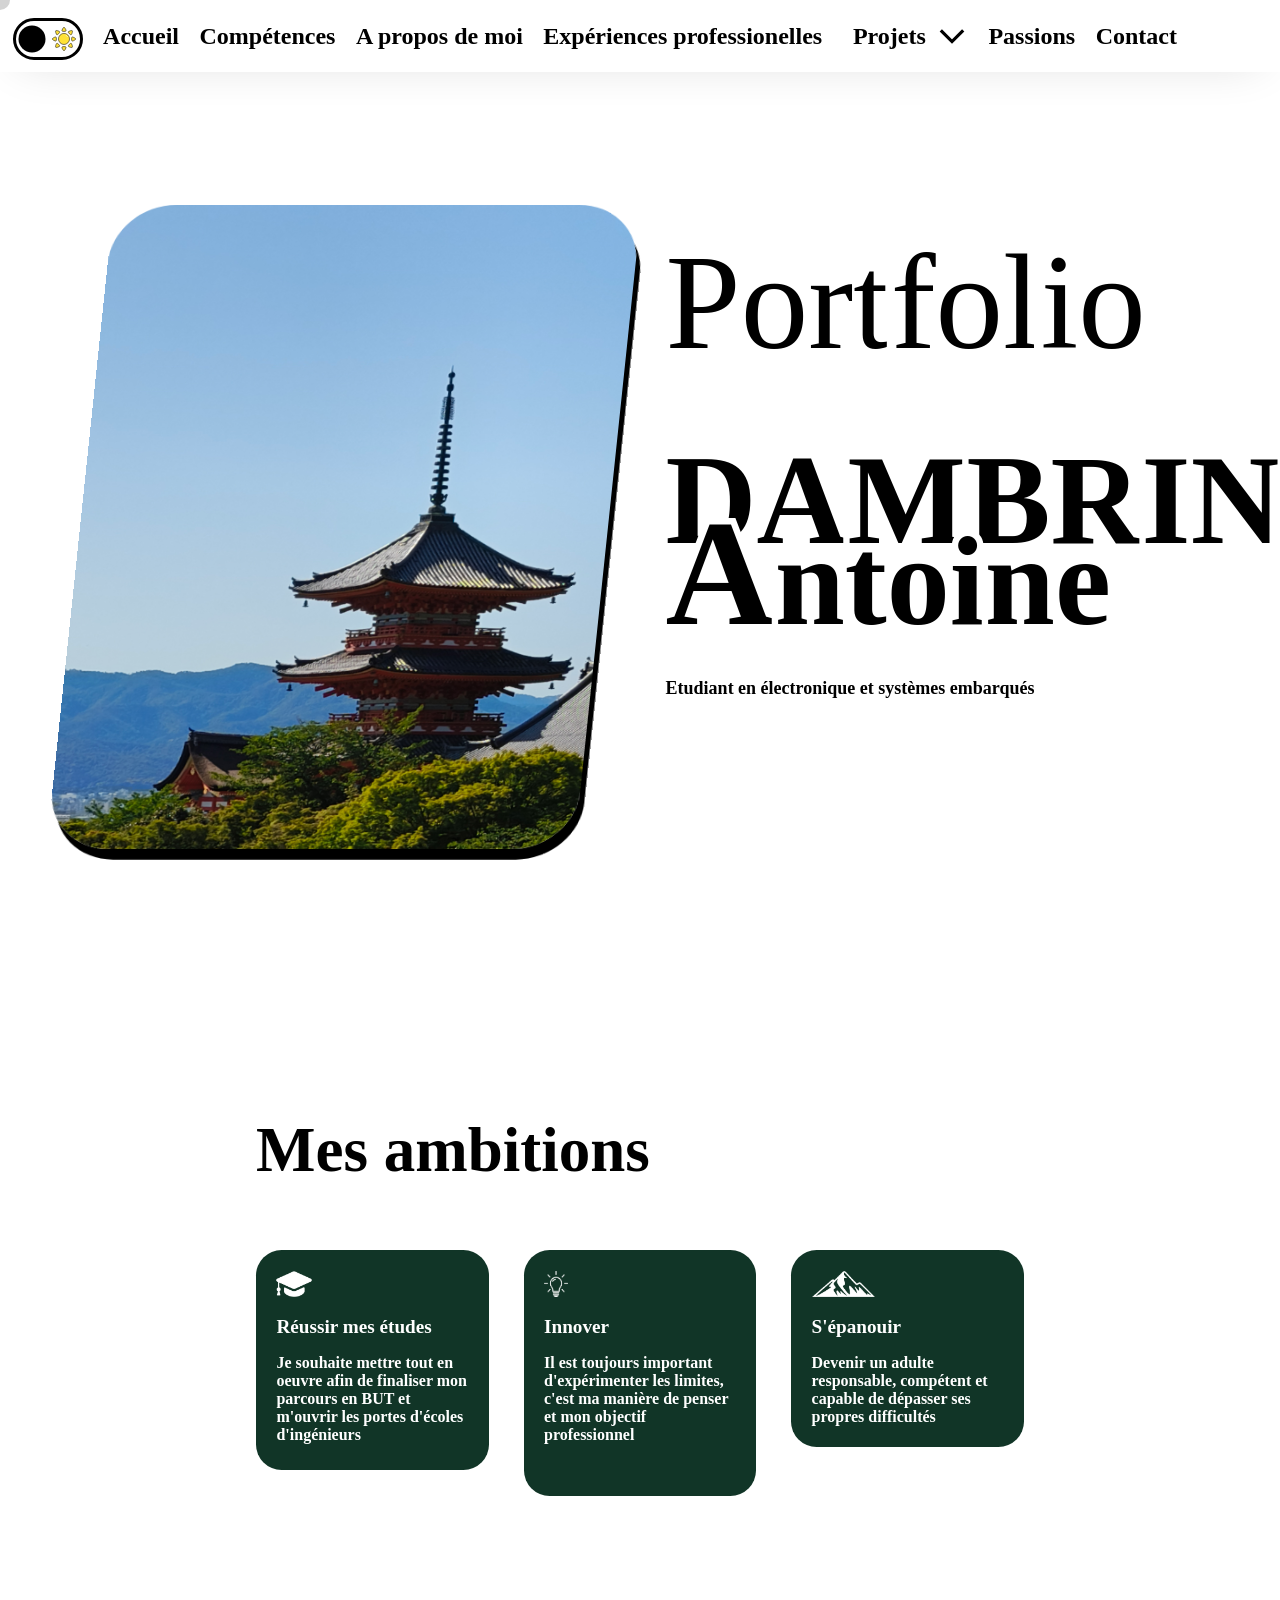
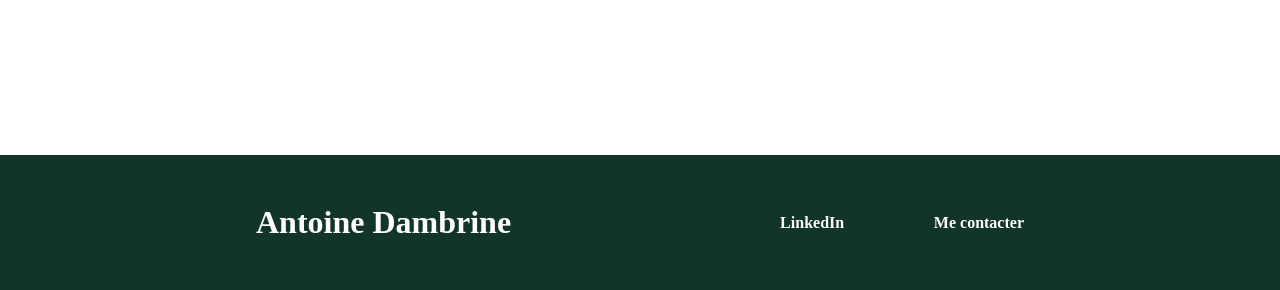
==== commit 9d17bd0e: "start background's script conversion .py -> .js" ====
--- a/index.html
+++ b/index.html
@@ -2,12 +2,10 @@
 <html lang="fr">
 <head>
     <meta charset="utf-8">
-    <title>Portfolio</title>
+    <title>Portfolio Antoine DAMBRINE</title>
     <link rel="stylesheet" href="style.css">
     <link rel="stylesheet" href="CSS/index.css">
     <script src="jquery.js"></script>
-    <link rel="stylesheet" href="https://pyscript.net/releases/2026.6.1/core.css" />
-    <script type="module" src="https://pyscript.net/releases/2026.6.1/core.js"></script>
     <script src="Scripts/facingCursor.js"></script>
     <script> 
         $(function(){
@@ -28,7 +26,8 @@
         <div id="cursor"></div>
         <header id="header"></header>
         <section id="presentationSection">
-            <script type="py" src="Scripts/HomePageBackground.py"></script>
+            <canvas class="backgroundCanvas"></canvas>
+            <script src="Scripts/HomePageBackground.js"></script>
             <div id="TitleDiv">
                 <img id="KyotoImage" class="FacingCursor" depthz="4" shadowIntensity="40" rotationFreedom="0.5" src="Images/KyotoTemple.jpg">
                 <div>
@@ -60,7 +59,7 @@
                         <strong>Port</strong><strong class="SpanSeparation">folio</strong>
                     </div>
                     <h1 id="name"><span class="SpanSeparation" id="lastname">DAMBRINE</span><br /><span id="initial">A</span><span id="firstname" class="SpanSeparation">ntoine</span></h1>
-                    <div></div> 
+                    <div></div>
                     <script>
                             var targets = document.querySelectorAll('.SpanSeparation');
                             for (var i = 0; i < targets.length; i++) {
--- a/style.css
+++ b/style.css
@@ -2,4 +2,5 @@
     font-family: Inter;
     font-weight: 600;
     font-style: normal;
+    margin: 0px;
 }
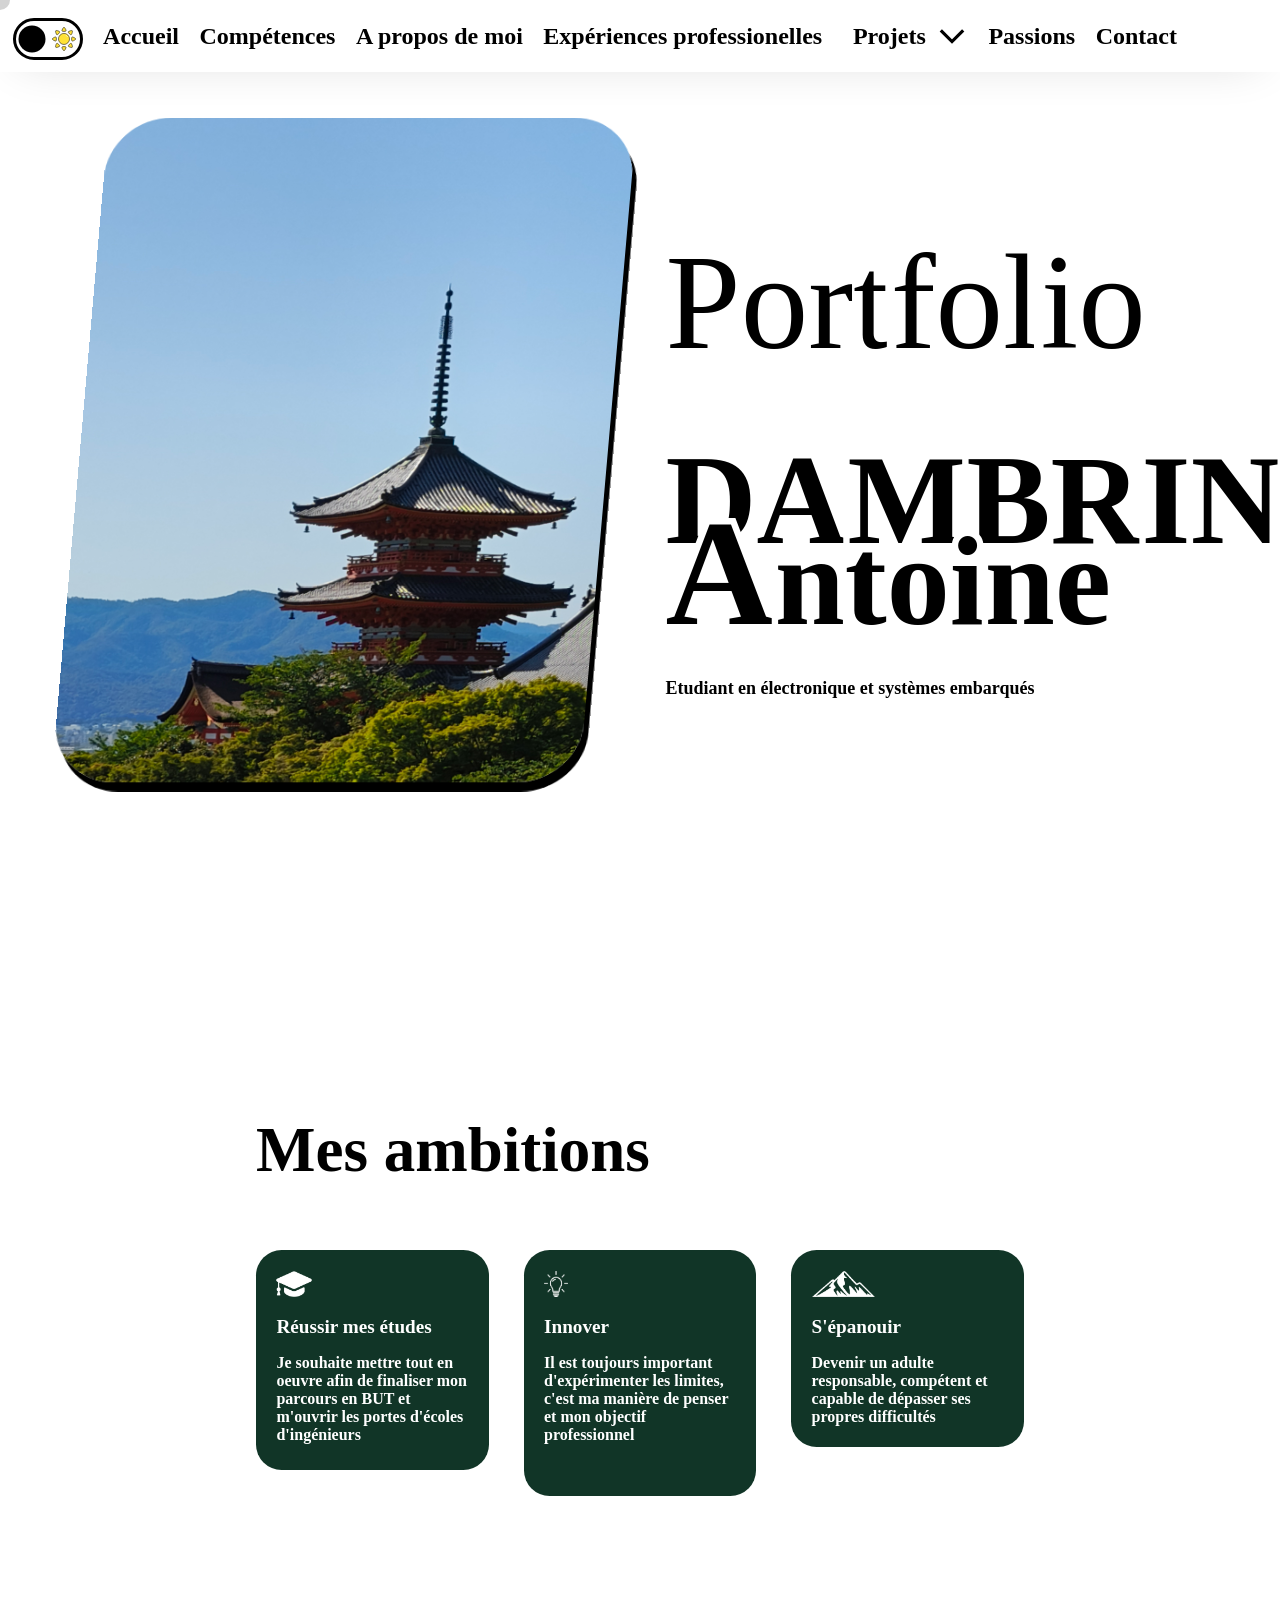
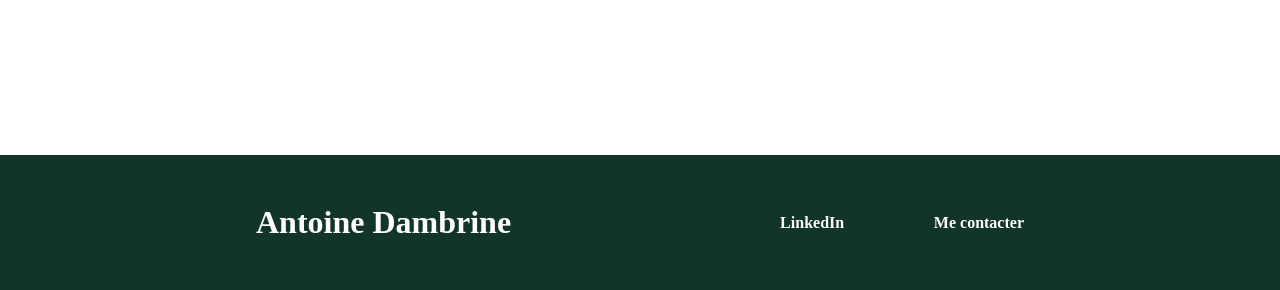
==== commit 62f1b76e: "background.js" ====
--- a/index.html
+++ b/index.html
@@ -26,7 +26,7 @@
         <div id="cursor"></div>
         <header id="header"></header>
         <section id="presentationSection">
-            <canvas class="backgroundCanvas"></canvas>
+            <canvas class="backgroundCanvas FacingCursor" depthz="1" shadowIntensity="1" rotationFreedom="1"></canvas>
             <script src="Scripts/HomePageBackground.js"></script>
             <div id="TitleDiv">
                 <img id="KyotoImage" class="FacingCursor" depthz="4" shadowIntensity="40" rotationFreedom="0.5" src="Images/KyotoTemple.jpg">
--- a/CSS/index.css
+++ b/CSS/index.css
@@ -72,15 +72,22 @@
     from {
         opacity: 0;
     }
-    66% {
-        opacity: 0;
-    }
-    to {
-        opacity: 1;
-    }
-}
-.BgCanvas {
-    animation: backgroundFade 7s;
+    75% {
+        opacity: 0;
+    }
+    to {
+        opacity: 1;
+    }
+}
+.backgroundCanvas {
+    position: absolute;
+    z-index: -1;
+    width: 100%;
+    height: 100vh;
+    left:0px;
+    top:4vh;
+    opacity: 1;
+    animation: backgroundFade 9s;
 }
 
 #TitleDiv {
